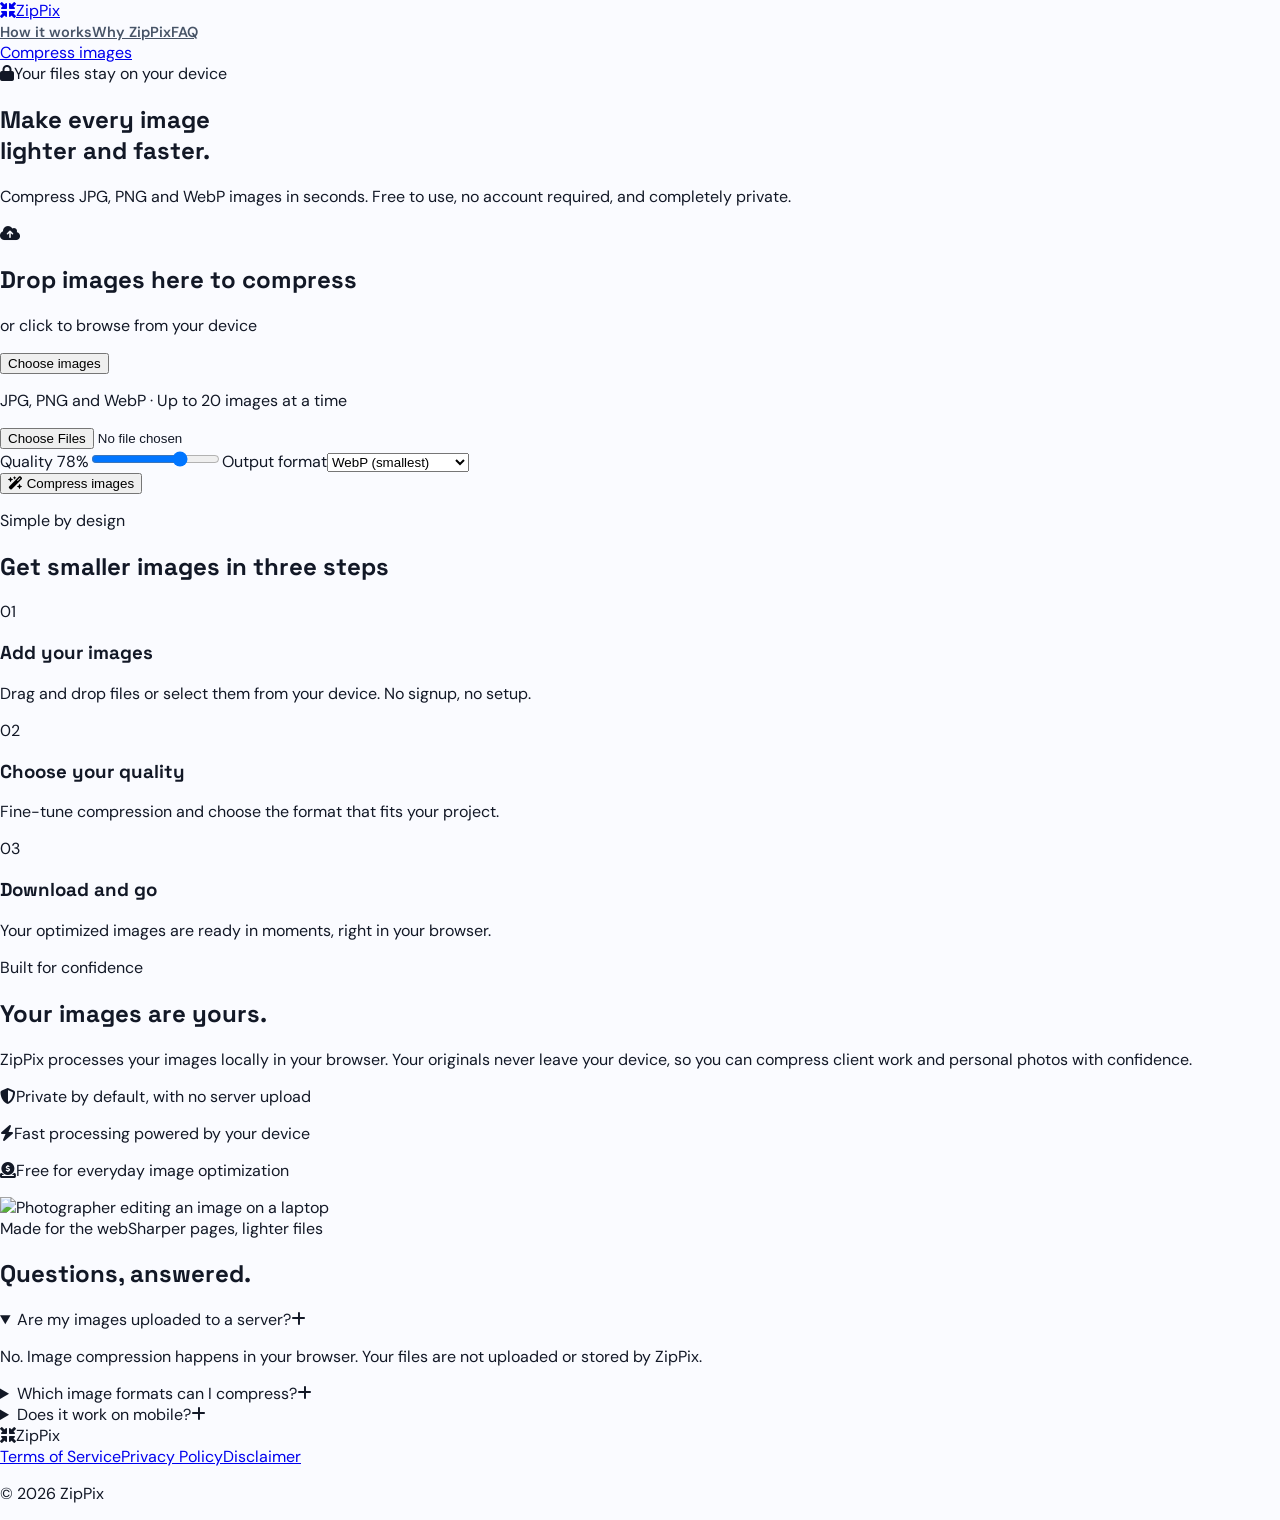
==== index.html @ 685e15b5 "imagezip" ====
<!doctype html><html lang="en"><head><meta charset="UTF-8"><meta name="viewport" content="width=device-width,initial-scale=1.0"><meta name="description" content="Compress JPG, PNG and WebP images online for free. Reduce image file size fast, privately, and without creating an account."><meta name="keywords" content="image compressor, compress images online, free image compressor, compress JPG, compress PNG, compress WebP, reduce image file size, photo compressor, online image optimizer"><meta name="robots" content="index,follow,max-image-preview:large"><link rel="canonical" href="https://imgagezip.work/"><meta property="og:type" content="website"><meta property="og:url" content="https://imgagezip.work/"><meta property="og:title" content="Free Online Image Compressor - ZipPix"><meta property="og:description" content="Compress JPG, PNG and WebP images online for free. Fast, private, and no account required."><meta property="og:image" content="https://images.unsplash.com/photo-1526481280695-3c687fd643ed?auto=format&fit=crop&w=1200&q=85"><meta name="twitter:card" content="summary_large_image"><meta name="twitter:title" content="Free Online Image Compressor - ZipPix"><meta name="twitter:description" content="Reduce image file sizes online, privately and for free."><title>Free Online Image Compressor - Compress JPG, PNG & WebP | ZipPix</title><script type="application/ld+json">{"@context":"https://schema.org","@type":"WebApplication","name":"ZipPix","url":"https://imgagezip.work/","applicationCategory":"UtilitiesApplication","operatingSystem":"Any","description":"A free browser-based image compressor for JPG, PNG, and WebP files. Images are processed locally on your device.","offers":{"@type":"Offer","price":"0","priceCurrency":"USD"},"featureList":"Compress JPG images, Compress PNG images, Convert images to WebP, Browser-based local processing, No account required"}</script><script src="https://cdn.tailwindcss.com"></script><script>tailwind.config={theme:{extend:{colors:{brand:'#2557d6'}}}}</script><link rel="stylesheet" href="https://cdnjs.cloudflare.com/ajax/libs/font-awesome/6.5.2/css/all.min.css"><link rel="stylesheet" href="assets/site.css"></head><body>
<header class="border-b border-slate-200 bg-white"><nav class="mx-auto flex max-w-6xl items-center justify-between px-5 py-4"><a href="index.html" class="flex items-center gap-2 text-xl font-bold"><span class="grid h-8 w-8 place-items-center rounded-lg bg-[#2557d6] text-white"><i class="fa-solid fa-minimize text-sm"></i></span>ZipPix</a><div class="hidden items-center gap-7 md:flex"><a class="nav-link" href="#how-it-works">How it works</a><a class="nav-link" href="#why-zippix">Why ZipPix</a><a class="nav-link" href="#faq">FAQ</a></div><a href="#compress" class="rounded-lg bg-[#2557d6] px-4 py-2.5 text-sm font-bold text-white hover:bg-[#1945b3]">Compress images</a></nav></header>
<main><section class="relative overflow-hidden bg-white"><div class="mx-auto max-w-6xl px-5 pb-14 pt-16 text-center sm:pt-20"><div class="mb-5 inline-flex items-center gap-2 rounded-full border border-emerald-200 bg-emerald-50 px-3 py-1.5 text-xs font-bold text-emerald-700"><i class="fa-solid fa-lock"></i>Your files stay on your device</div><h1 class="mx-auto max-w-3xl text-4xl font-bold leading-tight text-slate-950 sm:text-6xl">Make every image<br><span class="text-[#2557d6]">lighter and faster.</span></h1><p class="mx-auto mt-5 max-w-xl text-lg leading-7 text-slate-600">Compress JPG, PNG and WebP images in seconds. Free to use, no account required, and completely private.</p></div></section>
<section id="compress" class="mx-auto -mt-2 max-w-4xl px-5 pb-20"><div class="rounded-2xl border border-slate-200 bg-white p-4 shadow-xl shadow-slate-200/60 sm:p-6"><div id="dropzone" class="cursor-pointer rounded-xl border-2 border-dashed border-slate-300 bg-slate-50 px-5 py-12 text-center transition sm:py-16"><div class="mx-auto grid h-14 w-14 place-items-center rounded-2xl bg-blue-100 text-2xl text-[#2557d6]"><i class="fa-solid fa-cloud-arrow-up"></i></div><h2 class="mt-5 text-xl font-bold">Drop images here to compress</h2><p class="mt-2 text-sm text-slate-500">or click to browse from your device</p><button class="pointer-events-none mt-5 rounded-lg bg-[#2557d6] px-5 py-3 text-sm font-bold text-white">Choose images</button><p class="mt-4 text-xs text-slate-400">JPG, PNG and WebP · Up to 20 images at a time</p><input id="file-input" class="hidden" type="file" accept="image/jpeg,image/png,image/webp" multiple></div><div id="file-list" class="mt-3"></div><div id="compress-controls" class="mt-5 hidden rounded-xl bg-slate-50 p-4"><div class="grid gap-4 sm:grid-cols-2"><label class="text-sm font-semibold text-slate-700">Quality <span id="quality-label" class="float-right text-[#2557d6]">78%</span><input id="quality" class="mt-3 w-full accent-[#2557d6]" type="range" min="35" max="95" value="78"></label><label class="text-sm font-semibold text-slate-700">Output format<select id="output-format" class="mt-2 w-full rounded-lg border border-slate-300 bg-white px-3 py-2.5 text-sm font-medium outline-none focus:border-[#2557d6]"><option value="webp">WebP (smallest)</option><option value="jpeg">JPG</option><option value="original">Keep original format</option></select></label></div><button id="compress-btn" class="mt-5 w-full rounded-lg bg-[#2557d6] px-4 py-3.5 text-sm font-bold text-white transition hover:bg-[#1945b3]"><i class="fa-solid fa-wand-magic-sparkles"></i> Compress images</button></div><div id="results" class="mt-5 hidden rounded-xl border border-emerald-200 bg-emerald-50 p-4"></div></div></section>
<section id="how-it-works" class="border-y border-slate-200 bg-white"><div class="mx-auto max-w-6xl px-5 py-20"><div class="text-center"><p class="text-sm font-bold uppercase tracking-widest text-[#2557d6]">Simple by design</p><h2 class="mt-3 text-3xl font-bold">Get smaller images in three steps</h2></div><div class="mt-12 grid gap-8 md:grid-cols-3"><div><span class="grid h-10 w-10 place-items-center rounded-lg bg-blue-100 font-bold text-[#2557d6]">01</span><h3 class="mt-5 text-lg font-bold">Add your images</h3><p class="mt-2 leading-6 text-slate-600">Drag and drop files or select them from your device. No signup, no setup.</p></div><div><span class="grid h-10 w-10 place-items-center rounded-lg bg-amber-100 font-bold text-amber-700">02</span><h3 class="mt-5 text-lg font-bold">Choose your quality</h3><p class="mt-2 leading-6 text-slate-600">Fine-tune compression and choose the format that fits your project.</p></div><div><span class="grid h-10 w-10 place-items-center rounded-lg bg-emerald-100 font-bold text-emerald-700">03</span><h3 class="mt-5 text-lg font-bold">Download and go</h3><p class="mt-2 leading-6 text-slate-600">Your optimized images are ready in moments, right in your browser.</p></div></div></div></section>
<section id="why-zippix" class="mx-auto max-w-6xl px-5 py-20"><div class="grid items-center gap-12 lg:grid-cols-2"><div><p class="text-sm font-bold uppercase tracking-widest text-[#2557d6]">Built for confidence</p><h2 class="mt-3 text-3xl font-bold">Your images are yours.</h2><p class="mt-4 max-w-lg leading-7 text-slate-600">ZipPix processes your images locally in your browser. Your originals never leave your device, so you can compress client work and personal photos with confidence.</p><div class="mt-7 space-y-4"><p class="flex gap-3 text-sm font-semibold"><i class="fa-solid fa-shield-halved mt-0.5 text-emerald-500"></i>Private by default, with no server upload</p><p class="flex gap-3 text-sm font-semibold"><i class="fa-solid fa-bolt mt-0.5 text-amber-500"></i>Fast processing powered by your device</p><p class="flex gap-3 text-sm font-semibold"><i class="fa-solid fa-circle-dollar-to-slot mt-0.5 text-[#2557d6]"></i>Free for everyday image optimization</p></div></div><div class="overflow-hidden rounded-xl bg-[#102a43] p-5 shadow-xl"><img src="https://images.unsplash.com/photo-1526481280695-3c687fd643ed?auto=format&fit=crop&w=1000&q=85" alt="Photographer editing an image on a laptop" class="h-72 w-full rounded-lg object-cover"><div class="mt-4 flex items-center justify-between text-sm text-white"><span class="font-semibold">Made for the web</span><span class="text-slate-300">Sharper pages, lighter files</span></div></div></div></section>
<section id="faq" class="border-t border-slate-200 bg-white"><div class="mx-auto max-w-3xl px-5 py-20"><h2 class="text-center text-3xl font-bold">Questions, answered.</h2><div class="mt-9 divide-y divide-slate-200"><details class="group py-5" open><summary class="cursor-pointer list-none font-bold">Are my images uploaded to a server?<i class="fa-solid fa-plus float-right text-slate-400 group-open:rotate-45"></i></summary><p class="mt-3 pr-8 text-sm leading-6 text-slate-600">No. Image compression happens in your browser. Your files are not uploaded or stored by ZipPix.</p></details><details class="group py-5"><summary class="cursor-pointer list-none font-bold">Which image formats can I compress?<i class="fa-solid fa-plus float-right text-slate-400 group-open:rotate-45"></i></summary><p class="mt-3 pr-8 text-sm leading-6 text-slate-600">You can add JPG, PNG, and WebP files. Choose WebP when you want the smallest modern web format.</p></details><details class="group py-5"><summary class="cursor-pointer list-none font-bold">Does it work on mobile?<i class="fa-solid fa-plus float-right text-slate-400 group-open:rotate-45"></i></summary><p class="mt-3 pr-8 text-sm leading-6 text-slate-600">Yes. ZipPix works in current mobile and desktop browsers.</p></details></div></div></section></main>
<footer class="bg-slate-950"><div class="mx-auto flex max-w-6xl flex-col justify-between gap-6 px-5 py-9 text-sm text-slate-400 sm:flex-row sm:items-center"><div class="flex items-center gap-2 font-bold text-white"><span class="grid h-7 w-7 place-items-center rounded-md bg-[#2557d6]"><i class="fa-solid fa-minimize text-xs"></i></span>ZipPix</div><div class="flex flex-wrap gap-x-6 gap-y-2"><a href="terms.html" class="hover:text-white">Terms of Service</a><a href="privacy.html" class="hover:text-white">Privacy Policy</a><a href="disclaimer.html" class="hover:text-white">Disclaimer</a></div><p>© 2026 ZipPix</p></div></footer><script src="assets/app.js"></script></body></html>
---- assets/site.css ----
@import url('https://fonts.googleapis.com/css2?family=DM+Sans:wght@400;500;600;700&family=Space+Grotesk:wght@500;600;700&display=swap');

:root { --ink:#121826; --muted:#667085; --line:#e5e7eb; --brand:#2557d6; --brand-dark:#1945b3; --bg:#fafbff; --mint:#e1f8ed; }
* { box-sizing:border-box; }
html { scroll-behavior:smooth; }
body { margin:0; font-family:'DM Sans',sans-serif; color:var(--ink); background:var(--bg); }
h1,h2,h3 { font-family:'Space Grotesk',sans-serif; letter-spacing:0; }
.nav-link { color:#475467; font-size:.91rem; font-weight:600; transition:color .2s; }
.nav-link:hover { color:var(--brand); }
.legal-copy h2 { margin:2.6rem 0 .7rem; font-size:1.4rem; font-weight:700; }
.legal-copy h3 { margin:1.5rem 0 .5rem; font-size:1.05rem; font-weight:700; }
.legal-copy p,.legal-copy li { color:#475467; line-height:1.75; font-size:.98rem; }
.legal-copy ul { padding-left:1.25rem; }
.drop-active { border-color:#2557d6!important; background:#eff4ff!important; transform:scale(1.005); }
.queue-row { animation:appear .35s ease both; }
@keyframes appear { from { opacity:0; transform:translateY(8px); } to { opacity:1; transform:translateY(0); } }
.toast { animation:toast .3s ease both; }
@keyframes toast { from { transform:translateY(10px); opacity:0; } to { transform:translateY(0); opacity:1; } }
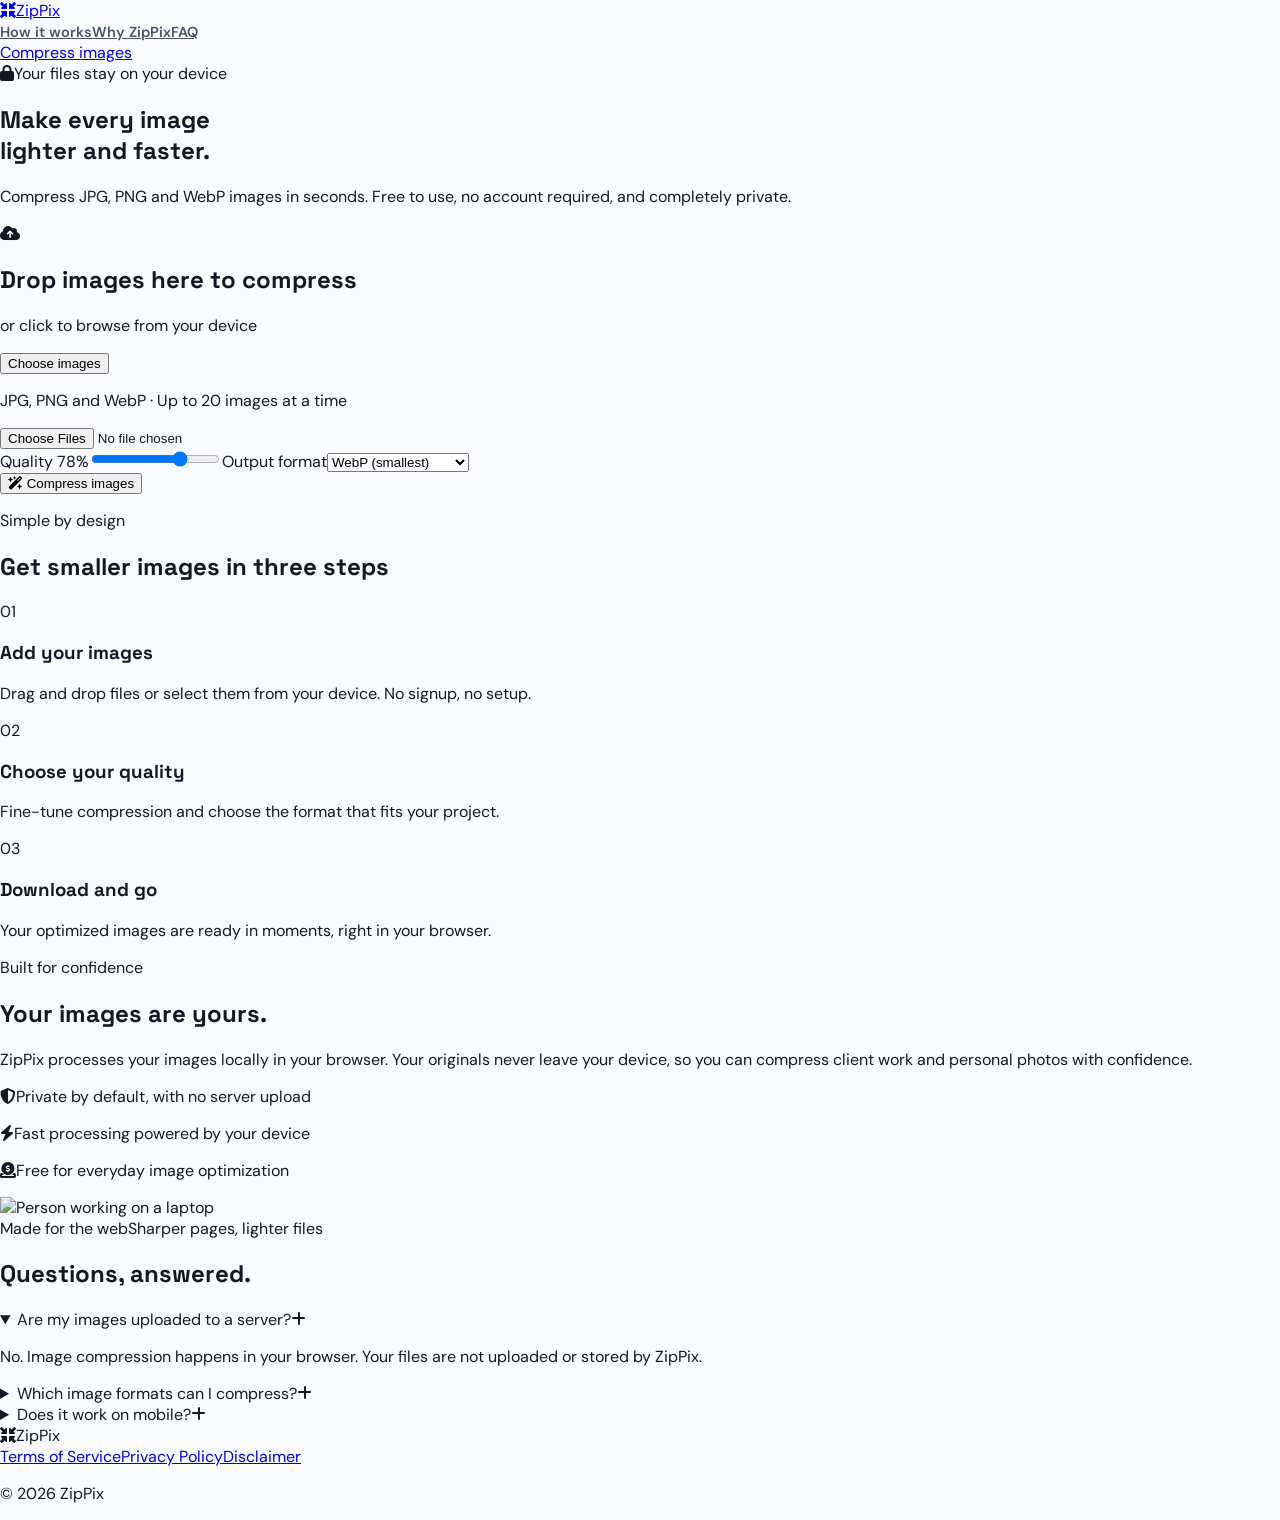
==== commit bfc5a36f: "imagezip" ====
--- a/index.html
+++ b/index.html
@@ -1,8 +1,8 @@
-<!doctype html><html lang="en"><head><meta charset="UTF-8"><meta name="viewport" content="width=device-width,initial-scale=1.0"><meta name="description" content="Compress JPG, PNG and WebP images online for free. Reduce image file size fast, privately, and without creating an account."><meta name="keywords" content="image compressor, compress images online, free image compressor, compress JPG, compress PNG, compress WebP, reduce image file size, photo compressor, online image optimizer"><meta name="robots" content="index,follow,max-image-preview:large"><link rel="canonical" href="https://imgagezip.work/"><meta property="og:type" content="website"><meta property="og:url" content="https://imgagezip.work/"><meta property="og:title" content="Free Online Image Compressor - ZipPix"><meta property="og:description" content="Compress JPG, PNG and WebP images online for free. Fast, private, and no account required."><meta property="og:image" content="https://images.unsplash.com/photo-1526481280695-3c687fd643ed?auto=format&fit=crop&w=1200&q=85"><meta name="twitter:card" content="summary_large_image"><meta name="twitter:title" content="Free Online Image Compressor - ZipPix"><meta name="twitter:description" content="Reduce image file sizes online, privately and for free."><title>Free Online Image Compressor - Compress JPG, PNG & WebP | ZipPix</title><script type="application/ld+json">{"@context":"https://schema.org","@type":"WebApplication","name":"ZipPix","url":"https://imgagezip.work/","applicationCategory":"UtilitiesApplication","operatingSystem":"Any","description":"A free browser-based image compressor for JPG, PNG, and WebP files. Images are processed locally on your device.","offers":{"@type":"Offer","price":"0","priceCurrency":"USD"},"featureList":"Compress JPG images, Compress PNG images, Convert images to WebP, Browser-based local processing, No account required"}</script><script src="https://cdn.tailwindcss.com"></script><script>tailwind.config={theme:{extend:{colors:{brand:'#2557d6'}}}}</script><link rel="stylesheet" href="https://cdnjs.cloudflare.com/ajax/libs/font-awesome/6.5.2/css/all.min.css"><link rel="stylesheet" href="assets/site.css"></head><body>
+<!doctype html><html lang="en"><head><meta charset="UTF-8"><meta name="viewport" content="width=device-width,initial-scale=1.0"><meta name="description" content="Compress JPG, PNG and WebP images online for free. Reduce image file size fast, privately, and without creating an account."><meta name="keywords" content="image compressor, compress images online, free image compressor, compress JPG, compress PNG, compress WebP, reduce image file size, photo compressor, online image optimizer"><meta name="robots" content="index,follow,max-image-preview:large"><link rel="canonical" href="https://imgagezip.work/"><meta property="og:type" content="website"><meta property="og:url" content="https://imgagezip.work/"><meta property="og:title" content="Free Online Image Compressor - ZipPix"><meta property="og:description" content="Compress JPG, PNG and WebP images online for free. Fast, private, and no account required."><meta property="og:image" content="https://images.unsplash.com/photo-1516321318423-f06f85e504b3?auto=format&fit=crop&w=1200&q=85"><meta name="twitter:card" content="summary_large_image"><meta name="twitter:title" content="Free Online Image Compressor - ZipPix"><meta name="twitter:description" content="Reduce image file sizes online, privately and for free."><title>Free Online Image Compressor - Compress JPG, PNG & WebP | ZipPix</title><script type="application/ld+json">{"@context":"https://schema.org","@type":"WebApplication","name":"ZipPix","url":"https://imgagezip.work/","applicationCategory":"UtilitiesApplication","operatingSystem":"Any","description":"A free browser-based image compressor for JPG, PNG, and WebP files. Images are processed locally on your device.","offers":{"@type":"Offer","price":"0","priceCurrency":"USD"},"featureList":"Compress JPG images, Compress PNG images, Convert images to WebP, Browser-based local processing, No account required"}</script><script src="https://cdn.tailwindcss.com"></script><script>tailwind.config={theme:{extend:{colors:{brand:'#2557d6'}}}}</script><link rel="stylesheet" href="https://cdnjs.cloudflare.com/ajax/libs/font-awesome/6.5.2/css/all.min.css"><link rel="stylesheet" href="assets/site.css"></head><body>
 <header class="border-b border-slate-200 bg-white"><nav class="mx-auto flex max-w-6xl items-center justify-between px-5 py-4"><a href="index.html" class="flex items-center gap-2 text-xl font-bold"><span class="grid h-8 w-8 place-items-center rounded-lg bg-[#2557d6] text-white"><i class="fa-solid fa-minimize text-sm"></i></span>ZipPix</a><div class="hidden items-center gap-7 md:flex"><a class="nav-link" href="#how-it-works">How it works</a><a class="nav-link" href="#why-zippix">Why ZipPix</a><a class="nav-link" href="#faq">FAQ</a></div><a href="#compress" class="rounded-lg bg-[#2557d6] px-4 py-2.5 text-sm font-bold text-white hover:bg-[#1945b3]">Compress images</a></nav></header>
 <main><section class="relative overflow-hidden bg-white"><div class="mx-auto max-w-6xl px-5 pb-14 pt-16 text-center sm:pt-20"><div class="mb-5 inline-flex items-center gap-2 rounded-full border border-emerald-200 bg-emerald-50 px-3 py-1.5 text-xs font-bold text-emerald-700"><i class="fa-solid fa-lock"></i>Your files stay on your device</div><h1 class="mx-auto max-w-3xl text-4xl font-bold leading-tight text-slate-950 sm:text-6xl">Make every image<br><span class="text-[#2557d6]">lighter and faster.</span></h1><p class="mx-auto mt-5 max-w-xl text-lg leading-7 text-slate-600">Compress JPG, PNG and WebP images in seconds. Free to use, no account required, and completely private.</p></div></section>
 <section id="compress" class="mx-auto -mt-2 max-w-4xl px-5 pb-20"><div class="rounded-2xl border border-slate-200 bg-white p-4 shadow-xl shadow-slate-200/60 sm:p-6"><div id="dropzone" class="cursor-pointer rounded-xl border-2 border-dashed border-slate-300 bg-slate-50 px-5 py-12 text-center transition sm:py-16"><div class="mx-auto grid h-14 w-14 place-items-center rounded-2xl bg-blue-100 text-2xl text-[#2557d6]"><i class="fa-solid fa-cloud-arrow-up"></i></div><h2 class="mt-5 text-xl font-bold">Drop images here to compress</h2><p class="mt-2 text-sm text-slate-500">or click to browse from your device</p><button class="pointer-events-none mt-5 rounded-lg bg-[#2557d6] px-5 py-3 text-sm font-bold text-white">Choose images</button><p class="mt-4 text-xs text-slate-400">JPG, PNG and WebP · Up to 20 images at a time</p><input id="file-input" class="hidden" type="file" accept="image/jpeg,image/png,image/webp" multiple></div><div id="file-list" class="mt-3"></div><div id="compress-controls" class="mt-5 hidden rounded-xl bg-slate-50 p-4"><div class="grid gap-4 sm:grid-cols-2"><label class="text-sm font-semibold text-slate-700">Quality <span id="quality-label" class="float-right text-[#2557d6]">78%</span><input id="quality" class="mt-3 w-full accent-[#2557d6]" type="range" min="35" max="95" value="78"></label><label class="text-sm font-semibold text-slate-700">Output format<select id="output-format" class="mt-2 w-full rounded-lg border border-slate-300 bg-white px-3 py-2.5 text-sm font-medium outline-none focus:border-[#2557d6]"><option value="webp">WebP (smallest)</option><option value="jpeg">JPG</option><option value="original">Keep original format</option></select></label></div><button id="compress-btn" class="mt-5 w-full rounded-lg bg-[#2557d6] px-4 py-3.5 text-sm font-bold text-white transition hover:bg-[#1945b3]"><i class="fa-solid fa-wand-magic-sparkles"></i> Compress images</button></div><div id="results" class="mt-5 hidden rounded-xl border border-emerald-200 bg-emerald-50 p-4"></div></div></section>
 <section id="how-it-works" class="border-y border-slate-200 bg-white"><div class="mx-auto max-w-6xl px-5 py-20"><div class="text-center"><p class="text-sm font-bold uppercase tracking-widest text-[#2557d6]">Simple by design</p><h2 class="mt-3 text-3xl font-bold">Get smaller images in three steps</h2></div><div class="mt-12 grid gap-8 md:grid-cols-3"><div><span class="grid h-10 w-10 place-items-center rounded-lg bg-blue-100 font-bold text-[#2557d6]">01</span><h3 class="mt-5 text-lg font-bold">Add your images</h3><p class="mt-2 leading-6 text-slate-600">Drag and drop files or select them from your device. No signup, no setup.</p></div><div><span class="grid h-10 w-10 place-items-center rounded-lg bg-amber-100 font-bold text-amber-700">02</span><h3 class="mt-5 text-lg font-bold">Choose your quality</h3><p class="mt-2 leading-6 text-slate-600">Fine-tune compression and choose the format that fits your project.</p></div><div><span class="grid h-10 w-10 place-items-center rounded-lg bg-emerald-100 font-bold text-emerald-700">03</span><h3 class="mt-5 text-lg font-bold">Download and go</h3><p class="mt-2 leading-6 text-slate-600">Your optimized images are ready in moments, right in your browser.</p></div></div></div></section>
-<section id="why-zippix" class="mx-auto max-w-6xl px-5 py-20"><div class="grid items-center gap-12 lg:grid-cols-2"><div><p class="text-sm font-bold uppercase tracking-widest text-[#2557d6]">Built for confidence</p><h2 class="mt-3 text-3xl font-bold">Your images are yours.</h2><p class="mt-4 max-w-lg leading-7 text-slate-600">ZipPix processes your images locally in your browser. Your originals never leave your device, so you can compress client work and personal photos with confidence.</p><div class="mt-7 space-y-4"><p class="flex gap-3 text-sm font-semibold"><i class="fa-solid fa-shield-halved mt-0.5 text-emerald-500"></i>Private by default, with no server upload</p><p class="flex gap-3 text-sm font-semibold"><i class="fa-solid fa-bolt mt-0.5 text-amber-500"></i>Fast processing powered by your device</p><p class="flex gap-3 text-sm font-semibold"><i class="fa-solid fa-circle-dollar-to-slot mt-0.5 text-[#2557d6]"></i>Free for everyday image optimization</p></div></div><div class="overflow-hidden rounded-xl bg-[#102a43] p-5 shadow-xl"><img src="https://images.unsplash.com/photo-1526481280695-3c687fd643ed?auto=format&fit=crop&w=1000&q=85" alt="Photographer editing an image on a laptop" class="h-72 w-full rounded-lg object-cover"><div class="mt-4 flex items-center justify-between text-sm text-white"><span class="font-semibold">Made for the web</span><span class="text-slate-300">Sharper pages, lighter files</span></div></div></div></section>
+<section id="why-zippix" class="mx-auto max-w-6xl px-5 py-20"><div class="grid items-center gap-12 lg:grid-cols-2"><div><p class="text-sm font-bold uppercase tracking-widest text-[#2557d6]">Built for confidence</p><h2 class="mt-3 text-3xl font-bold">Your images are yours.</h2><p class="mt-4 max-w-lg leading-7 text-slate-600">ZipPix processes your images locally in your browser. Your originals never leave your device, so you can compress client work and personal photos with confidence.</p><div class="mt-7 space-y-4"><p class="flex gap-3 text-sm font-semibold"><i class="fa-solid fa-shield-halved mt-0.5 text-emerald-500"></i>Private by default, with no server upload</p><p class="flex gap-3 text-sm font-semibold"><i class="fa-solid fa-bolt mt-0.5 text-amber-500"></i>Fast processing powered by your device</p><p class="flex gap-3 text-sm font-semibold"><i class="fa-solid fa-circle-dollar-to-slot mt-0.5 text-[#2557d6]"></i>Free for everyday image optimization</p></div></div><div class="overflow-hidden rounded-xl bg-[#102a43] p-5 shadow-xl"><img src="https://images.unsplash.com/photo-1516321318423-f06f85e504b3?auto=format&fit=crop&w=1000&q=85" alt="Person working on a laptop" class="h-72 w-full rounded-lg object-cover"><div class="mt-4 flex items-center justify-between text-sm text-white"><span class="font-semibold">Made for the web</span><span class="text-slate-300">Sharper pages, lighter files</span></div></div></div></section>
 <section id="faq" class="border-t border-slate-200 bg-white"><div class="mx-auto max-w-3xl px-5 py-20"><h2 class="text-center text-3xl font-bold">Questions, answered.</h2><div class="mt-9 divide-y divide-slate-200"><details class="group py-5" open><summary class="cursor-pointer list-none font-bold">Are my images uploaded to a server?<i class="fa-solid fa-plus float-right text-slate-400 group-open:rotate-45"></i></summary><p class="mt-3 pr-8 text-sm leading-6 text-slate-600">No. Image compression happens in your browser. Your files are not uploaded or stored by ZipPix.</p></details><details class="group py-5"><summary class="cursor-pointer list-none font-bold">Which image formats can I compress?<i class="fa-solid fa-plus float-right text-slate-400 group-open:rotate-45"></i></summary><p class="mt-3 pr-8 text-sm leading-6 text-slate-600">You can add JPG, PNG, and WebP files. Choose WebP when you want the smallest modern web format.</p></details><details class="group py-5"><summary class="cursor-pointer list-none font-bold">Does it work on mobile?<i class="fa-solid fa-plus float-right text-slate-400 group-open:rotate-45"></i></summary><p class="mt-3 pr-8 text-sm leading-6 text-slate-600">Yes. ZipPix works in current mobile and desktop browsers.</p></details></div></div></section></main>
 <footer class="bg-slate-950"><div class="mx-auto flex max-w-6xl flex-col justify-between gap-6 px-5 py-9 text-sm text-slate-400 sm:flex-row sm:items-center"><div class="flex items-center gap-2 font-bold text-white"><span class="grid h-7 w-7 place-items-center rounded-md bg-[#2557d6]"><i class="fa-solid fa-minimize text-xs"></i></span>ZipPix</div><div class="flex flex-wrap gap-x-6 gap-y-2"><a href="terms.html" class="hover:text-white">Terms of Service</a><a href="privacy.html" class="hover:text-white">Privacy Policy</a><a href="disclaimer.html" class="hover:text-white">Disclaimer</a></div><p>© 2026 ZipPix</p></div></footer><script src="assets/app.js"></script></body></html>
